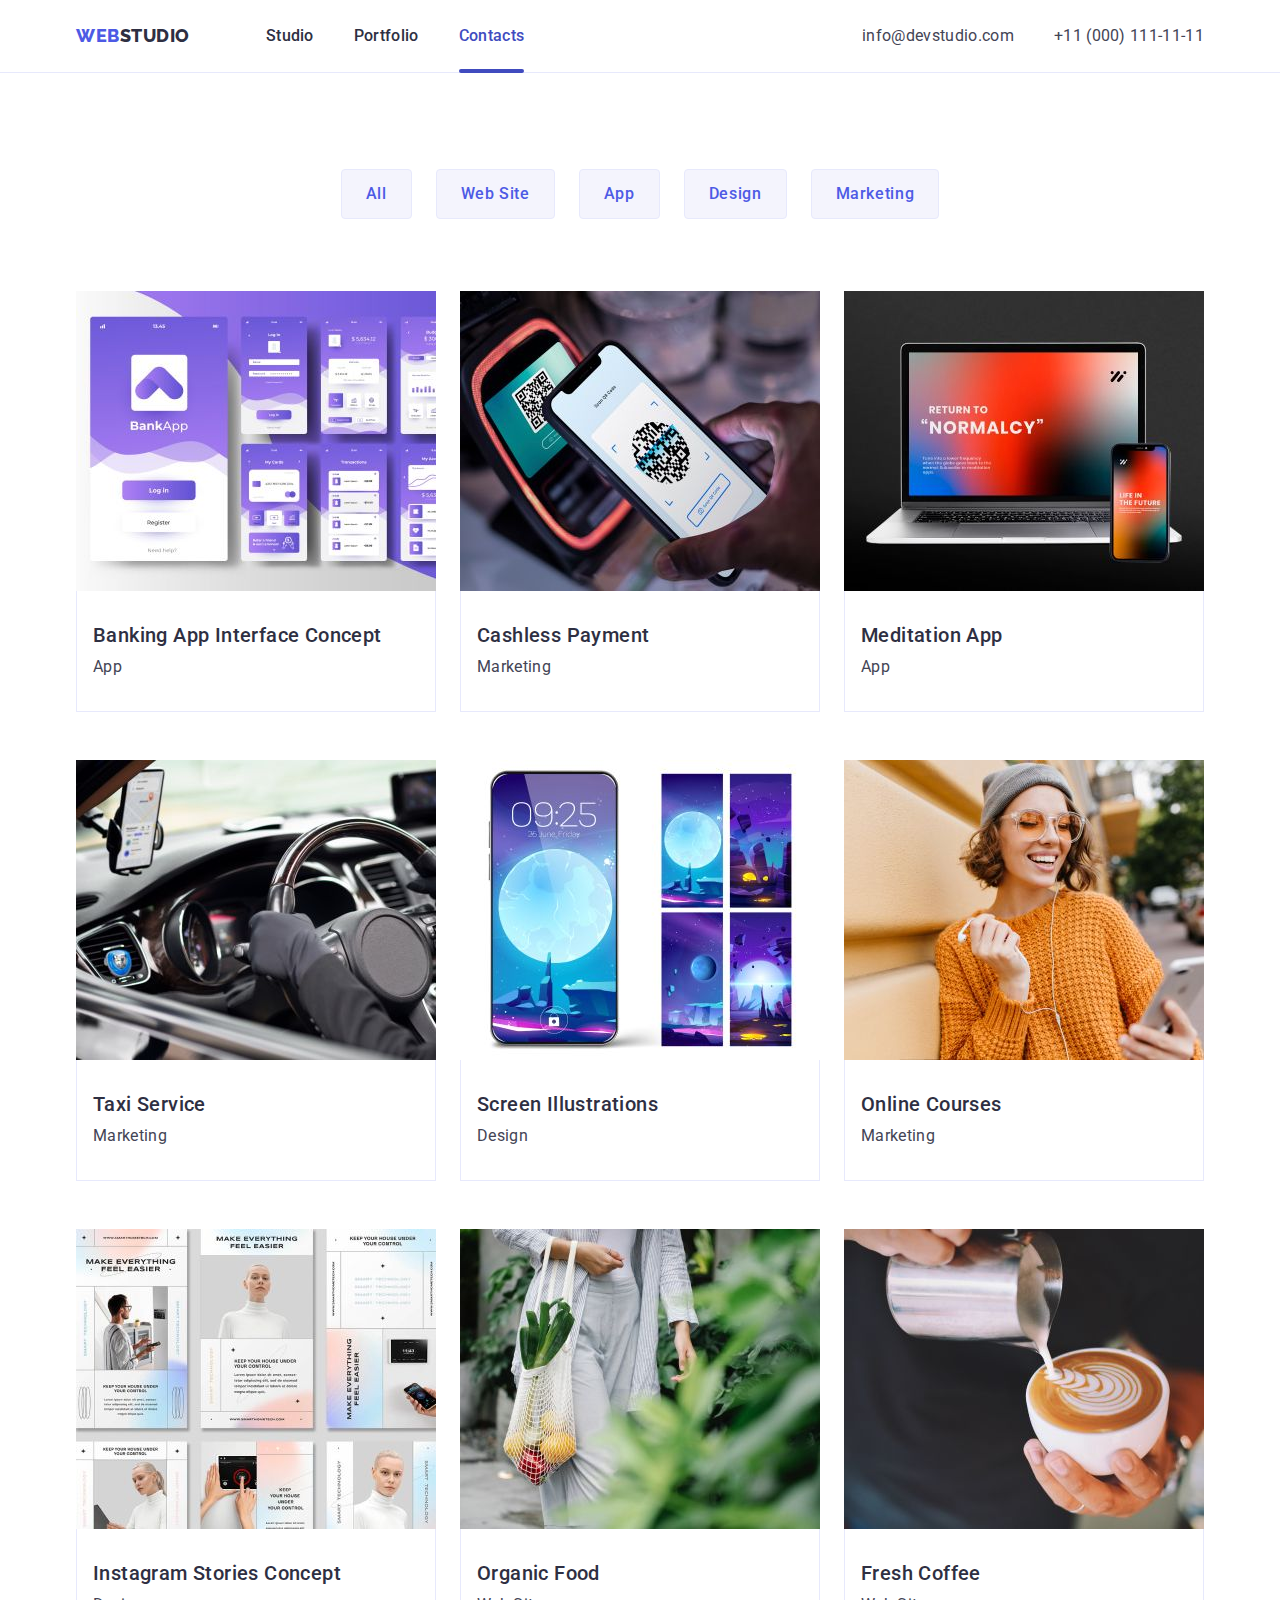
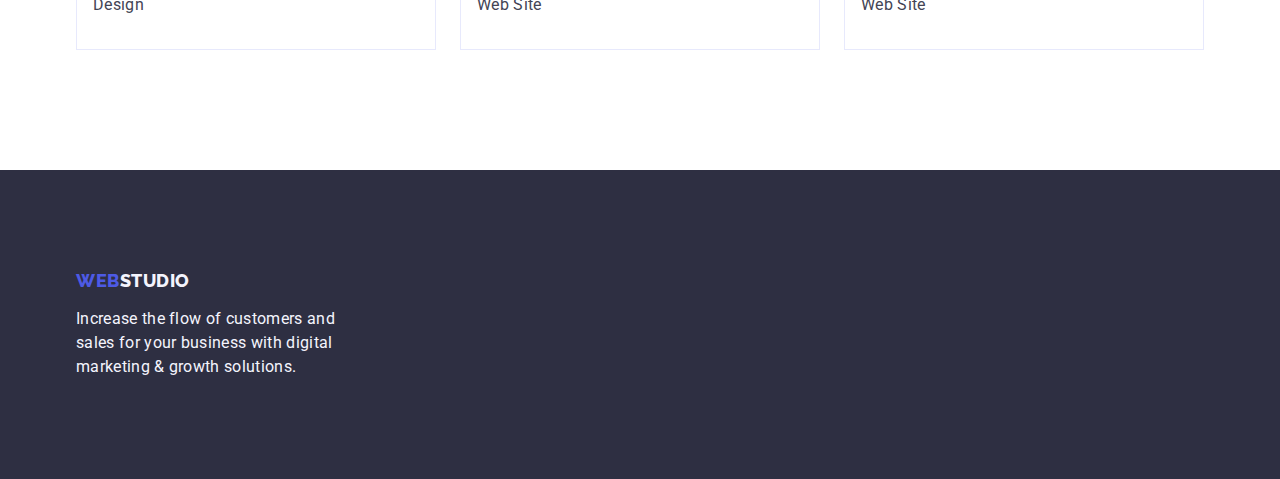
==== portfolio.html @ eeba9ad9 "build: add class current with pseudoelement after" ====
<!DOCTYPE html>
<html lang="en">
  <!-- HEAD START -->
  <head>
    <!-- META INFORMATION -->
    <meta charset="UTF-8" />
    <meta http-equiv="X-UA-Compatible" content="IE=edge" />
    <meta name="viewport" content="width=device-width, initial-scale=1.0" />
    <meta name="description" content="WebStudio" />
    <!-- TITLE -->
    <title>WebStudio</title>
    <!-- FAVICON -->
    <link
      rel="shortcut icon"
      href="./images/icons/site_logo.svg"
      type="image/svg"
    />
    <!-- NORMALIZE -->
    <link
      rel="stylesheet"
      href="https://cdnjs.cloudflare.com/ajax/libs/modern-normalize/2.0.0/modern-normalize.min.css"
    />
    <!-- FONTS -->
    <link rel="preconnect" href="https://fonts.googleapis.com" />
    <link rel="preconnect" href="https://fonts.gstatic.com" crossorigin />
    <link
      href="https://fonts.googleapis.com/css2?family=Raleway:wght@800&family=Roboto:wght@400;500;700;900&display=swap"
      rel="stylesheet"
    />
    <!-- STYLES -->
    <link rel="stylesheet" href="./css/styles.css" />
  </head>
  <!-- HEAD END -->
  <!-- ------------------------------------------------------------------------------ -->
  <!-- BODY START -->
  <body>
    <!-- HEADER START -->
    <header class="header">
      <div class="container centered">
        <!-- NAVIGATION -->
        <nav class="site-nav centered">
          <!-- SITE LOGO -->
          <a
            class="site-logo site-nav-logo link"
            href="./index.html"
            aria-label="site-logo"
          >
            Web<span class="site-logo--light">Studio</span>
          </a>
          <!-- Link list -->
          <ul class="nav-list centered list">
            <li class="nav-list-item">
              <a
                class="nav-list-link link"
                href="./index.html"
                aria-label="link to main page"
              >
                Studio
              </a>
            </li>
            <li class="nav-list-item">
              <a
                class="nav-list-link link"
                href="./portfolio.html"
                aria-label="link to portfolio page"
              >
                Portfolio
              </a>
            </li>
            <li class="nav-list-item">
              <a
                class="nav-list-link current link"
                href=""
                aria-label="link to contacts"
                >Contacts</a
              >
            </li>
          </ul>
        </nav>
        <!-- CONTACTS -->
        <address class="contacts">
          <ul class="contacts-list centered list">
            <li class="contacts-list-item">
              <a
                class="contacts-list-link link"
                href="mailto:info@devstudio.com"
                aria-label="email to webstudio team"
              >
                info@devstudio.com
              </a>
            </li>
            <li class="contacts-list-item">
              <a
                class="contacts-list-link link"
                href="tel:+110001111111"
                aria-label="call to webstudio team"
              >
                +11 (000) 111-11-11
              </a>
            </li>
          </ul>
        </address>
      </div>
    </header>
    <!-- HEADER END -->
    <!-- ------------------------------------------------------------------------------ -->
    <!-- MAIN START -->
    <main>
      <!-- PROJECT SECTION START -->
      <section class="portfolio section">
        <div class="container">
          <h1 class="visually-hidden">Portfolio page</h1>
          <!-- FILTERS LIST-->
          <ul class="filters-list list">
            <li class="filters-list-item">
              <button
                class="filters-button button"
                type="button"
                aria-label="all filter"
              >
                All
              </button>
            </li>
            <li class="filters-list-item">
              <button
                class="filters-button button"
                type="button"
                aria-label="website filter"
              >
                Web Site
              </button>
            </li>
            <li class="filters-list-item">
              <button
                class="filters-button button"
                type="button"
                aria-label="app filter"
              >
                App
              </button>
            </li>
            <li class="filters-list-item">
              <button
                class="filters-button button"
                type="button"
                aria-label="design filter"
              >
                Design
              </button>
            </li>
            <li class="filters-list-item">
              <button
                class="filters-button button"
                type="button"
                aria-label="marketing filter"
              >
                Marketing
              </button>
            </li>
          </ul>
          <!-- PROJECT LIST-->
          <ul class="projects-list card-set list">
            <!-- PROJECT 1 -->
            <li class="projects-list-item card-set-item">
              <a
                class="project-list-link link"
                href="#"
                aria-label="banking app"
              >
                <img
                  src="./images/portfolio/img_1.jpg"
                  alt="template banking app"
                  width="360"
                  height="300"
                />
                <div class="projects-list-wrapper">
                  <h2 class="subtitle">Banking App Interface Concept</h2>
                  <p class="projects-list-description">App</p>
                </div>
              </a>
            </li>
            <!-- PROJECT 2 -->
            <li class="projects-list-item card-set-item">
              <a
                class="project-list-link link"
                href="#"
                aria-label="cashless payment app"
              >
                <img
                  src="./images/portfolio/img_2.jpg"
                  alt="phone scanning qr-code for pay"
                  width="360"
                  height="300"
                />
                <div class="projects-list-wrapper">
                  <h2 class="subtitle">Cashless Payment</h2>
                  <p class="projects-list-description">Marketing</p>
                </div>
              </a>
            </li>
            <!-- PROJECT 3 -->
            <li class="projects-list-item card-set-item">
              <a
                class="project-list-link link"
                href="#"
                aria-label="meditation app"
              >
                <img
                  src="./images/portfolio/img_3.jpg"
                  alt="template meditation app"
                  width="360"
                  height="300"
                />
                <div class="projects-list-wrapper">
                  <h2 class="subtitle">Meditation App</h2>
                  <p class="projects-list-description">App</p>
                </div>
              </a>
            </li>
            <!-- PROJECT 4 -->
            <li class="projects-list-item card-set-item">
              <a
                class="project-list-link link"
                href="#"
                aria-label="marketing taxi"
              >
                <img
                  src="./images/portfolio/img_4.jpg"
                  alt="cab driver in car"
                  width="360"
                  height="300"
                />
                <div class="projects-list-wrapper">
                  <h2 class="subtitle">Taxi Service</h2>
                  <p class="projects-list-description">Marketing</p>
                </div>
              </a>
            </li>
            <!-- PROJECT 5 -->
            <li class="projects-list-item card-set-item">
              <a
                class="project-list-link link"
                href="#"
                aria-label="wallpapers app"
              >
                <img
                  src="./images/portfolio/img_5.jpg"
                  alt="wallpapers for phones"
                  width="360"
                  height="300"
                />
                <div class="projects-list-wrapper">
                  <h2 class="subtitle">Screen Illustrations</h2>
                  <p class="projects-list-description">Design</p>
                </div>
              </a>
            </li>
            <!-- PROJECT 6 -->
            <li class="projects-list-item card-set-item">
              <a
                class="project-list-link link"
                href="#"
                aria-label="marketing online courses"
              >
                <img
                  src="./images/portfolio/img_6.jpg"
                  alt="smiling young woman"
                  width="360"
                  height="300"
                />
                <div class="projects-list-wrapper">
                  <h2 class="subtitle">Online Courses</h2>
                  <p class="projects-list-description">Marketing</p>
                </div>
              </a>
            </li>
            <!-- PROJECT 7 -->
            <li class="projects-list-item card-set-item">
              <a
                class="project-list-link link"
                href="#"
                aria-label="design stories for instagram"
              >
                <img
                  src="./images/portfolio/img_7.jpg"
                  alt="template stories for instagram"
                  width="360"
                  height="300"
                />
                <div class="projects-list-wrapper">
                  <h2 class="subtitle">Instagram Stories Concept</h2>
                  <p class="projects-list-description">Design</p>
                </div>
              </a>
            </li>
            <!-- PROJECT 8 -->
            <li class="projects-list-item card-set-item">
              <a
                class="project-list-link link"
                href="#"
                aria-label="organic food web site"
              >
                <img
                  src="./images/portfolio/img_8.jpg"
                  alt="women with full bag of organic food "
                  width="360"
                  height="300"
                />
                <div class="projects-list-wrapper">
                  <h2 class="subtitle">Organic Food</h2>
                  <p class="projects-list-description">Web Site</p>
                </div>
              </a>
            </li>
            <!-- PROJECT 9 -->
            <li class="projects-list-item card-set-item">
              <a
                class="project-list-link link"
                href="#"
                aria-label="fresh coffee web site"
              >
                <img
                  src="./images/portfolio/img_9.jpg"
                  alt="making cappuccino"
                  width="360"
                  height="300"
                />
                <div class="projects-list-wrapper">
                  <h2 class="subtitle">Fresh Coffee</h2>
                  <p class="projects-list-description">Web Site</p>
                </div>
              </a>
            </li>
          </ul>
        </div>
      </section>
      <!-- PROJECT SECTION END -->
      <!-- ------------------------------------------------------------------------------ -->
    </main>
    <!-- MAIN END -->
    <!-- ------------------------------------------------------------------------------ -->
    <!-- FOOTER START -->
    <footer class="footer">
      <div class="container">
        <a class="site-logo link" href="./index.html">
          Web<span class="site-logo--dark">Studio</span>
        </a>
        <p class="footer-description">
          Increase the flow of customers and sales for your business with
          digital marketing &amp; growth solutions.
        </p>
      </div>
    </footer>
    <!-- FOOTER END -->
    <!-- ------------------------------------------------------------------------------ -->
  </body>
  <!-- BODY END -->
  <!-- ------------------------------------------------------------------------------ -->
</html>
---- css/styles.css ----
/**
  |============================
  | VARIABLES
  |============================
*/
:root {
  /* FONTS */
  --primary-font: Roboto, sans-serif;
  --logo-font: Raleway, sans-serif;
  --letter-spacing: 0.02em;
  /* COLORS */
  --primary-brand-color: #4d5ae5;
  --pressed-state-color: #404bbf;
  --dark-color: #2e2f42;
  --success-color: #31d0aa;
  --text-color: #434455;
  --subtle-text-color: #8e8f99;
  --accent-color: #e7e9fc;
  --light-color: #f4f4fd;
  --white-color: #ffffff;
  /* --modal-overlay-color:rgb(46, 47, 66,.4); */
  --hero-background-color: rgba(46, 47, 66, 0.7);
  /*
    --modal-background-color:linear-gradient(0deg, rgba(46, 47, 66, 0.4), rgba(46, 47, 66, 0.4)),
                                linear-gradient(0deg, #FCFCFC, #FCFCFC)
     */
  /* size */
  --desktop-width: 1158px;
  --container-padding: 15px;
  /* card-set */
  --indent-col: 24px;
  --indent-row: 24px;
  --items: 4;
}

/**
  |============================
  | BASE STYLES START
  |============================
*/
/* RESET STYLES */
*,
*::before,
*::after {
  margin: 0;
  padding: 0;
  /* outline: 1px solid tomato; */
}
.list {
  list-style: none;
}

.link {
  display: block;
  color: currentColor;
  text-decoration: none;
}
img {
  display: block;
  max-width: 100%;
  height: auto;
}
/* ------------------------------------------------------------------------------------------------- */
/*VISUALLY HIDDEN*/
.visually-hidden {
  position: absolute;
  width: 1px;
  height: 1px;
  margin: -1px;
  border: 0;
  padding: 0;
  white-space: nowrap;
  clip-path: inset(100%);
  clip: rect(0 0 0 0);
  overflow: hidden;
}
/* ------------------------------------------------------------------------------------------------- */
/* BODY */
body {
  font-family: var(--primary-font);
  line-height: 1.5;
  letter-spacing: var(--letter-spacing);
  color: var(--text-color);
  background-color: var(--white-color);
}
/* CONTAINER */
.container {
  max-width: var(--desktop-width);
  margin: 0 auto;
  padding: 0 var(--container-padding);
}
/* SECTION */
.section {
  padding: 120px 0;
}
/* h1-h3 */
h1,
h2,
h3 {
  text-transform: capitalize;
}

/* h2-index */
.title {
  font-size: 36px;
  line-height: 1.11;
  color: var(--dark-color);
  letter-spacing: var(--letter-spacing);
  text-align: center;
}
/* h3-index
   h2-portfolio */
.subtitle {
  margin-bottom: 8px;
  font-size: 20px;
  font-weight: 500;
  line-height: 1.2;
  color: var(--dark-color);
  letter-spacing: var(--letter-spacing);
}
/* BUTTON */
.button {
  display: block;
  padding: 16px 32px;
  font-family: inherit;
  font-size: inherit;
  font-weight: 500;
  line-height: 1.5;
  letter-spacing: 0.04em;
  border: none;
  border-radius: 4px;
  cursor: pointer;
}
.button:hover,
.button:focus {
  background-color: var(--pressed-state-color);
}
/* CENTERED */
.centered {
  display: flex;
  justify-content: center;
  align-items: center;
}
/* CARD SET */
.card-set {
  display: flex;
  flex-wrap: wrap;
  row-gap: var(--indent-row);
  column-gap: var(--indent-col);
}
.card-set-item {
  flex-basis: calc(
    (100% - var(--indent-col) * (var(--items) - 1)) / var(--items)
  );
}
/**
  |============================
  | BASE STYLES END
  |============================
*/
/**
  |============================
  | HEADER START
  |============================
*/
.header {
  border-bottom: 1px solid var(--accent-color);
}

/* NAVIGATION */
.site-nav {
  margin-right: auto;
}
.nav-list-item:not(:last-child) {
  margin-right: 40px;
}
/* SITE LOGO */
.site-logo {
  display: inline-block;
  font-family: var(--logo-font);
  font-size: 18px;
  font-weight: 800;
  line-height: 1.17;
  color: var(--primary-brand-color);
  text-transform: uppercase;
  letter-spacing: 0.03em;
}

.site-logo--light {
  color: var(--dark-color);
}
.site-logo--dark {
  color: var(--light-color);
}
.site-nav-logo {
  margin-right: 76px;
}
/* NAVIGATION LIST */
.nav-list-link {
  font-weight: 500;
  color: var(--dark-color);
}

.nav-list-link:hover,
.nav-list-link:focus {
  color: var(--pressed-state-color);
}
.nav-list-link,
.contacts-list-link {
  padding: 24px 0;
}
/* ACTIVE PAGE */
.link--active {
  color: var(--pressed-state-color);
}

/* CONTACTS */
.contacts {
  font-style: normal;
  color: var(--text-color);
}
.contacts-list-item:not(:last-child) {
  margin-right: 40px;
}
.contacts-list-item:not(:last-child):hover,
.contacts-list-link:not(:last-child):focus {
  color: var(--pressed-state-color);
}
/* CURRENT PAGE */
.current {
  position: relative;
  color: var(--pressed-state-color);
}
.current::after {
  position: absolute;
  bottom: -1px;
  left: 0;
  content: '';
  width: 100%;
  height: 4px;
  border-radius: 2px;
  background: var(--pressed-state-color);
}
/**
  |============================
  | HEADER END
  |============================
*/
/**
  |============================
  | MAIN START
  |============================
*/
/* HERO */
.hero {
  padding: 188px 0;
  text-align: center;
  background: linear-gradient(
      var(--hero-background-color),
      var(--hero-background-color)
    ),
    url(../images/hero/hero-bg.jpg) center center / cover no-repeat,
    var(--dark-color);
}
.hero-title {
  max-width: 496px;
  margin: 0 auto 48px;
  font-size: 56px;
  line-height: 1.07;
  color: var(--white-color);
  letter-spacing: var(--letter-spacing);
}
.hero-title-word {
  text-transform: lowercase;
}

.hero-button {
  margin: auto;
  min-width: 169px;
  min-height: 56px;
  color: var(--white-color);
  background-color: var(--primary-brand-color);
  box-shadow: 0px 4px 4px 0px rgba(0, 0, 0, 0.15);
}

/* ------------------------------------------------------------------------------------------------- */
/* FEATURES */

/* ------------------------------------------------------------------------------------------------- */
/* SERVICES */
.services {
  padding-top: 0;
}

.services-title {
  margin-bottom: 72px;
}
.services-list {
  --items: 3;
}

/* ------------------------------------------------------------------------------------------------- */
/* TEAM */
.team {
  background-color: var(--light-color);
  text-align: center;
}
.team-title {
  margin-bottom: 72px;
}

.team-list-item {
  background-color: var(--white-color);
  border-radius: 0px 0px 4px 4px;
  box-shadow: 0px 2px 1px 0px #2e2f4214, 0px 1px 1px 0px #2e2f4229,
    0px 1px 6px 0px #2e2f4214;
}
.team-list-wrapper {
  padding: 32px 0;
}

.team-list-description {
  text-transform: capitalize;
}
/**
  |============================
  | MAIN END
  |============================
*/
/**
  |============================
  | FOOTER START
  |============================
*/
.footer {
  padding: 100px 0;
  background-color: var(--dark-color);
}
.footer .site-logo {
  margin-bottom: 16px;
}

.footer-description {
  max-width: 264px;
  color: var(--light-color);
}
/**
  |============================
  | FOOTER END
  |============================
*/
/**
  |============================
  | PORTFOLIO START
  |============================
*/
.portfolio {
  padding-top: 96px;
}
/* FILTERS */
.filters-list {
  display: flex;
  justify-content: center;
  margin-bottom: 72px;
}
.filters-list-item:not(:last-child) {
  margin-right: 24px;
}
.filters-button {
  padding: 12px 24px;
  min-width: 69px;
  min-height: 48px;
  color: var(--primary-brand-color);
  background-color: var(--light-color);
  border: 1px solid var(--accent-color);
}
.filters-button:hover,
.filters-button:focus {
  color: var(--white-color);
  border-color: transparent;
  box-shadow: 0px 2px 2px 0px rgba(0, 0, 0, 0.12),
    0px 2px 1px 0px rgba(0, 0, 0, 0.08), 0px 3px 1px 0px rgba(0, 0, 0, 0.1);
}
/* ------------------------------------------------------------------------------------------------- */
/* PROJECTS */
.projects-list {
  --items: 3;
  --indent-row: 48px;
}
.projects-list-description {
  text-transform: capitalize;
}
.projects-list-wrapper {
  padding: 32px 16px;
  border: 1px solid var(--accent-color);
  border-top: 0px;
}
/**
  |============================
  | PORTFOLIO END
  |============================
*/
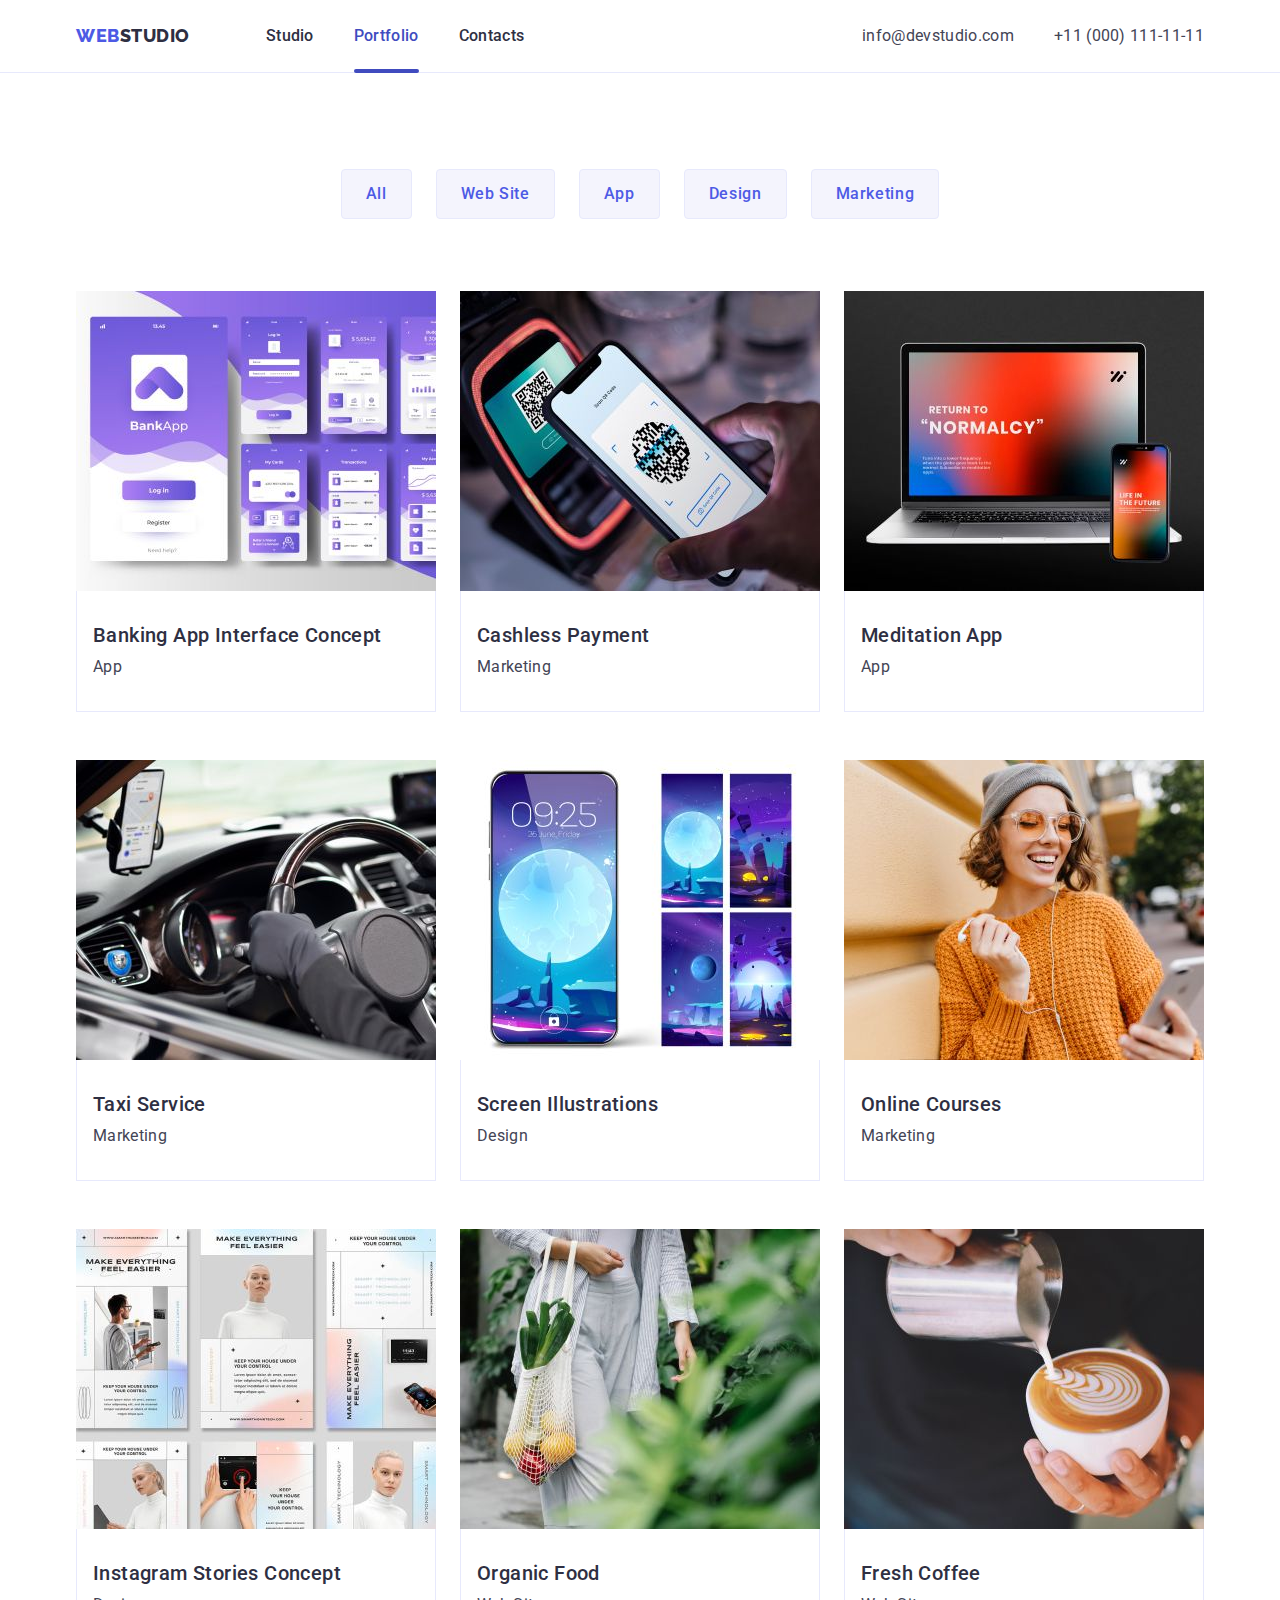
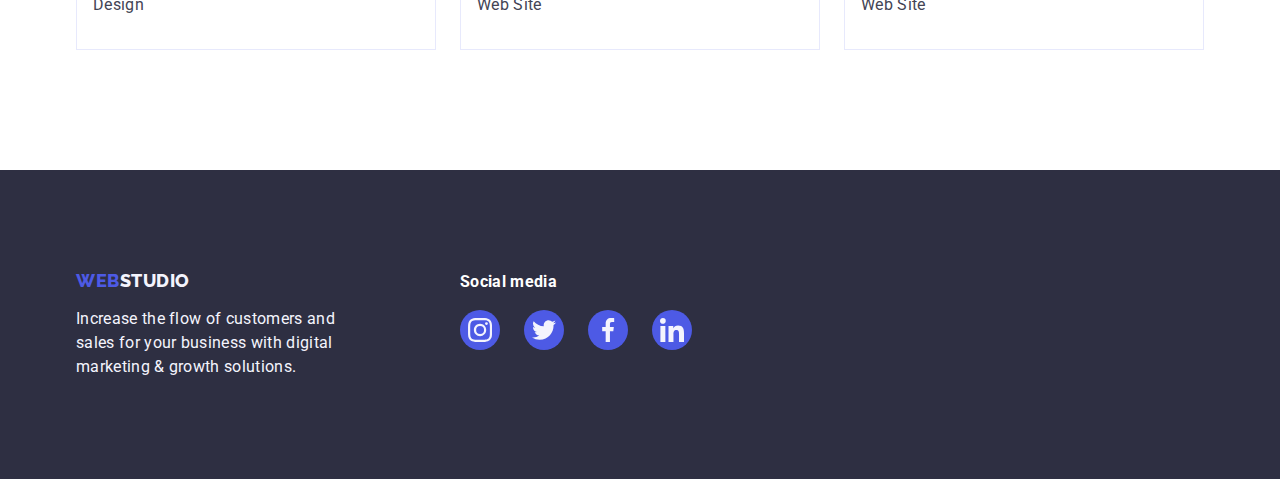
==== commit 732ab5f4: "add socials to footer" ====
--- a/portfolio.html
+++ b/portfolio.html
@@ -60,7 +60,7 @@
             </li>
             <li class="nav-list-item">
               <a
-                class="nav-list-link link"
+                class="nav-list-link current link"
                 href="./portfolio.html"
                 aria-label="link to portfolio page"
               >
@@ -69,7 +69,7 @@
             </li>
             <li class="nav-list-item">
               <a
-                class="nav-list-link current link"
+                class="nav-list-link link"
                 href=""
                 aria-label="link to contacts"
                 >Contacts</a
@@ -341,14 +341,80 @@
     <!-- ------------------------------------------------------------------------------ -->
     <!-- FOOTER START -->
     <footer class="footer">
-      <div class="container">
-        <a class="site-logo link" href="./index.html">
-          Web<span class="site-logo--dark">Studio</span>
-        </a>
-        <p class="footer-description">
-          Increase the flow of customers and sales for your business with
-          digital marketing &amp; growth solutions.
-        </p>
+      <div class="footer-container container">
+        <h2 class="visually-hidden">Footer</h2>
+        <!--LOGO WRAPPER  -->
+        <div class="footer-description-wrapper">
+          <a class="footer-logo site-logo link" href="./index.html">
+            Web<span class="site-logo--dark">Studio</span>
+          </a>
+          <p class="footer-description">
+            Increase the flow of customers and sales for your business with
+            digital marketing &amp; growth solutions.
+          </p>
+        </div>
+        <!-- SOCIALS LINKS -->
+        <div class="footer-social-wrapper">
+          <h3 class="footer-subtitle">Social media</h3>
+          <ul class="social-list card-set list">
+            <!-- INSTAGRAM -->
+            <li class="social-list-item card-set-item">
+              <a
+                class="social-list-link centered link"
+                href="https://www.instagram.com/"
+                target="_blank"
+                rel="noopener noreferrer"
+                aria-label="instagram link"
+              >
+                <svg class="social-list-icon">
+                  <use href="./images/icons/sprite.svg#instagram-icon"></use>
+                </svg>
+              </a>
+            </li>
+            <!-- TWITTER -->
+            <li class="social-list-item card-set-item">
+              <a
+                class="social-list-link centered link"
+                href="https://twitter.com/"
+                target="_blank"
+                rel="noopener noreferrer"
+                aria-label="twitter link"
+              >
+                <svg class="social-list-icon">
+                  <use href="./images/icons/sprite.svg#twitter-icon"></use>
+                </svg>
+              </a>
+            </li>
+            <!-- FACEBOOK -->
+            <li class="social-list-item card-set-item">
+              <a
+                class="social-list-link centered link"
+                href="https://facebook.com/"
+                target="_blank"
+                rel="noopener noreferrer"
+                aria-label="facebook link"
+              >
+                <svg class="social-list-icon">
+                  <use href="./images/icons/sprite.svg#facebook-icon"></use>
+                </svg>
+              </a>
+            </li>
+            <!-- LINKEDIN -->
+            <li class="social-list-item card-set-item">
+              <a
+                class="social-list-link centered link"
+                href="https://linkedin.com/"
+                target="_blank"
+                rel="noopener noreferrer"
+                aria-label="linkedin link"
+              >
+                <svg class="social-list-icon">
+                  <use href="./images/icons/sprite.svg#linkedin-icon"></use>
+                </svg>
+              </a>
+            </li>
+          </ul>
+        </div>
       </div>
     </footer>
     <!-- FOOTER END -->
--- a/css/styles.css
+++ b/css/styles.css
@@ -93,12 +93,6 @@
 .section {
   padding: 120px 0;
 }
-/* h1-h3 */
-h1,
-h2,
-h3 {
-  text-transform: capitalize;
-}
 
 /* h2-index */
 .title {
@@ -107,6 +101,7 @@
   color: var(--dark-color);
   letter-spacing: var(--letter-spacing);
   text-align: center;
+  text-transform: capitalize;
 }
 /* h3-index
    h2-portfolio */
@@ -117,6 +112,7 @@
   line-height: 1.2;
   color: var(--dark-color);
   letter-spacing: var(--letter-spacing);
+  text-transform: capitalize;
 }
 /* BUTTON */
 .button {
@@ -285,7 +281,14 @@
 
 /* ------------------------------------------------------------------------------------------------- */
 /* FEATURES */
-
+.features-list-wrapper {
+  min-height: 112px;
+  background-color: var(--light-color);
+  border-radius: 4px;
+  margin-bottom: 8px;
+}
+.features-list-icon {
+}
 /* ------------------------------------------------------------------------------------------------- */
 /* SERVICES */
 .services {
@@ -316,11 +319,49 @@
     0px 1px 6px 0px #2e2f4214;
 }
 .team-list-wrapper {
-  padding: 32px 0;
+  padding: 32px 16px;
 }
 
 .team-list-description {
   text-transform: capitalize;
+  margin-bottom: 8px;
+}
+.social-list-link {
+  width: 40px;
+  height: 40px;
+  border-radius: 50%;
+  background-color: var(--primary-brand-color);
+}
+.social-list-link:hover,
+.social-list-link:focus {
+  background-color: var(--pressed-state-color);
+}
+.social-list-icon {
+  width: 16px;
+  height: 16px;
+}
+/* ------------------------------------------------------------------------------------------------- */
+/* CUSTOMERS */
+.customers-list {
+  --items: 6;
+}
+.customers-title {
+  margin-bottom: 72px;
+}
+.customes-link {
+  color: var(--subtle-text-color);
+  border-radius: 4px;
+  border: 1px solid currentColor;
+  padding: 16px 0;
+}
+.customes-link:hover,
+.customes-link:focus {
+  color: var(--pressed-state-color);
+}
+.customers-icon {
+  width: 104px;
+  height: 56px;
+  fill: currentColor;
 }
 /**
   |============================
@@ -336,13 +377,31 @@
   padding: 100px 0;
   background-color: var(--dark-color);
 }
-.footer .site-logo {
+.footer-container {
+  display: flex;
+}
+.footer-description-wrapper {
+  margin-right: 120px;
+}
+.footer-logo {
   margin-bottom: 16px;
 }
-
 .footer-description {
   max-width: 264px;
   color: var(--light-color);
+}
+.footer-subtitle {
+  color: var(--white-color);
+  margin-bottom: 16px;
+  font-size: 16px;
+}
+.footer .social-list-link:hover,
+.footer .social-list-link:focus {
+  background-color: var(--success-color);
+}
+.footer .social-list-icon {
+  width: 24px;
+  height: 24px;
 }
 /**
   |============================
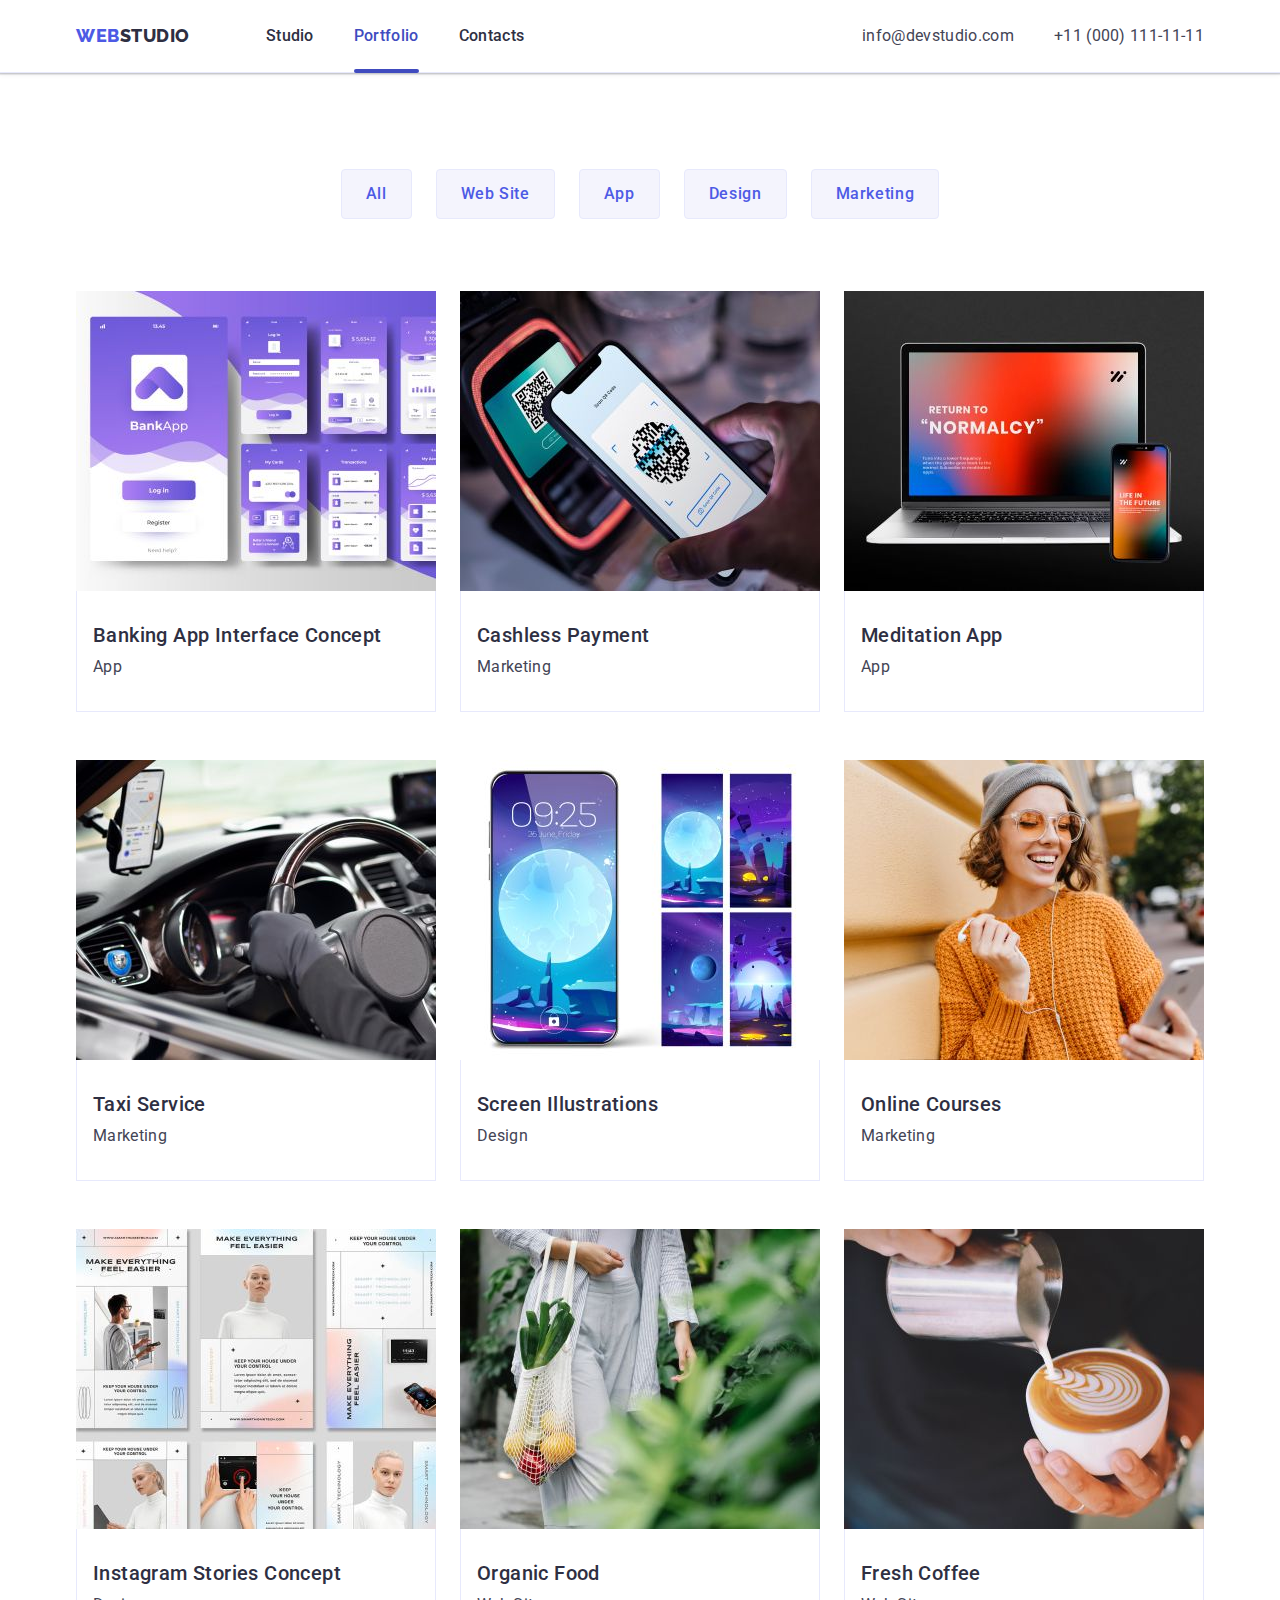
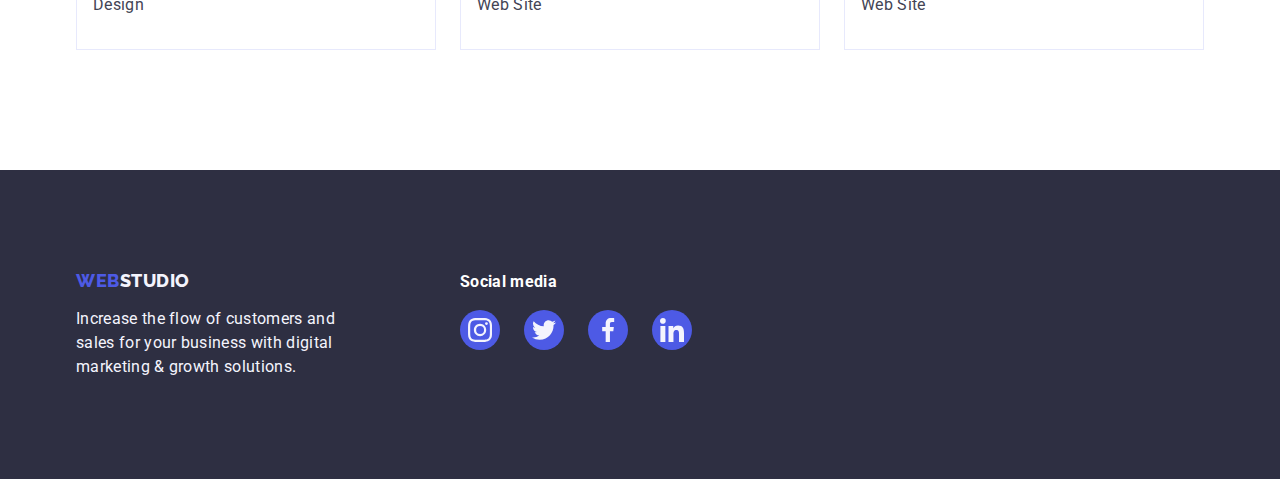
==== commit d4d76125: "autocheck-fix: version 1" ====
--- a/portfolio.html
+++ b/portfolio.html
@@ -167,13 +167,20 @@
                 href="#"
                 aria-label="banking app"
               >
-                <img
-                  src="./images/portfolio/img_1.jpg"
-                  alt="template banking app"
-                  width="360"
-                  height="300"
-                />
-                <div class="projects-list-wrapper">
+                <div class="projects-picture-wrapper">
+                  <img
+                    src="./images/portfolio/img_1.jpg"
+                    alt="template banking app"
+                    width="360"
+                    height="300"
+                  />
+                  <p class="projects-picture-description">
+                    14 Stylish and User-Friendly App Design Concepts · Task
+                    Manager App · Calorie Tracker App · Exotic Fruit Ecommerce
+                    App · Cloud Storage App
+                  </p>
+                </div>
+                <div class="projects-description-wrapper">
                   <h2 class="subtitle">Banking App Interface Concept</h2>
                   <p class="projects-list-description">App</p>
                 </div>
@@ -186,13 +193,20 @@
                 href="#"
                 aria-label="cashless payment app"
               >
-                <img
-                  src="./images/portfolio/img_2.jpg"
-                  alt="phone scanning qr-code for pay"
-                  width="360"
-                  height="300"
-                />
-                <div class="projects-list-wrapper">
+                <div class="projects-picture-wrapper">
+                  <img
+                    src="./images/portfolio/img_2.jpg"
+                    alt="template banking app"
+                    width="360"
+                    height="300"
+                  />
+                  <p class="projects-picture-description">
+                    14 Stylish and User-Friendly App Design Concepts · Task
+                    Manager App · Calorie Tracker App · Exotic Fruit Ecommerce
+                    App · Cloud Storage App
+                  </p>
+                </div>
+                <div class="projects-description-wrapper">
                   <h2 class="subtitle">Cashless Payment</h2>
                   <p class="projects-list-description">Marketing</p>
                 </div>
@@ -205,13 +219,20 @@
                 href="#"
                 aria-label="meditation app"
               >
-                <img
-                  src="./images/portfolio/img_3.jpg"
-                  alt="template meditation app"
-                  width="360"
-                  height="300"
-                />
-                <div class="projects-list-wrapper">
+                <div class="projects-picture-wrapper">
+                  <img
+                    src="./images/portfolio/img_3.jpg"
+                    alt="template banking app"
+                    width="360"
+                    height="300"
+                  />
+                  <p class="projects-picture-description">
+                    14 Stylish and User-Friendly App Design Concepts · Task
+                    Manager App · Calorie Tracker App · Exotic Fruit Ecommerce
+                    App · Cloud Storage App
+                  </p>
+                </div>
+                <div class="projects-description-wrapper">
                   <h2 class="subtitle">Meditation App</h2>
                   <p class="projects-list-description">App</p>
                 </div>
@@ -224,13 +245,20 @@
                 href="#"
                 aria-label="marketing taxi"
               >
-                <img
-                  src="./images/portfolio/img_4.jpg"
-                  alt="cab driver in car"
-                  width="360"
-                  height="300"
-                />
-                <div class="projects-list-wrapper">
+                <div class="projects-picture-wrapper">
+                  <img
+                    src="./images/portfolio/img_4.jpg"
+                    alt="template banking app"
+                    width="360"
+                    height="300"
+                  />
+                  <p class="projects-picture-description">
+                    14 Stylish and User-Friendly App Design Concepts · Task
+                    Manager App · Calorie Tracker App · Exotic Fruit Ecommerce
+                    App · Cloud Storage App
+                  </p>
+                </div>
+                <div class="projects-description-wrapper">
                   <h2 class="subtitle">Taxi Service</h2>
                   <p class="projects-list-description">Marketing</p>
                 </div>
@@ -243,13 +271,20 @@
                 href="#"
                 aria-label="wallpapers app"
               >
-                <img
-                  src="./images/portfolio/img_5.jpg"
-                  alt="wallpapers for phones"
-                  width="360"
-                  height="300"
-                />
-                <div class="projects-list-wrapper">
+                <div class="projects-picture-wrapper">
+                  <img
+                    src="./images/portfolio/img_5.jpg"
+                    alt="template banking app"
+                    width="360"
+                    height="300"
+                  />
+                  <p class="projects-picture-description">
+                    14 Stylish and User-Friendly App Design Concepts · Task
+                    Manager App · Calorie Tracker App · Exotic Fruit Ecommerce
+                    App · Cloud Storage App
+                  </p>
+                </div>
+                <div class="projects-description-wrapper">
                   <h2 class="subtitle">Screen Illustrations</h2>
                   <p class="projects-list-description">Design</p>
                 </div>
@@ -262,13 +297,20 @@
                 href="#"
                 aria-label="marketing online courses"
               >
-                <img
-                  src="./images/portfolio/img_6.jpg"
-                  alt="smiling young woman"
-                  width="360"
-                  height="300"
-                />
-                <div class="projects-list-wrapper">
+                <div class="projects-picture-wrapper">
+                  <img
+                    src="./images/portfolio/img_6.jpg"
+                    alt="template banking app"
+                    width="360"
+                    height="300"
+                  />
+                  <p class="projects-picture-description">
+                    14 Stylish and User-Friendly App Design Concepts · Task
+                    Manager App · Calorie Tracker App · Exotic Fruit Ecommerce
+                    App · Cloud Storage App
+                  </p>
+                </div>
+                <div class="projects-description-wrapper">
                   <h2 class="subtitle">Online Courses</h2>
                   <p class="projects-list-description">Marketing</p>
                 </div>
@@ -281,13 +323,20 @@
                 href="#"
                 aria-label="design stories for instagram"
               >
-                <img
-                  src="./images/portfolio/img_7.jpg"
-                  alt="template stories for instagram"
-                  width="360"
-                  height="300"
-                />
-                <div class="projects-list-wrapper">
+                <div class="projects-picture-wrapper">
+                  <img
+                    src="./images/portfolio/img_7.jpg"
+                    alt="template banking app"
+                    width="360"
+                    height="300"
+                  />
+                  <p class="projects-picture-description">
+                    14 Stylish and User-Friendly App Design Concepts · Task
+                    Manager App · Calorie Tracker App · Exotic Fruit Ecommerce
+                    App · Cloud Storage App
+                  </p>
+                </div>
+                <div class="projects-description-wrapper">
                   <h2 class="subtitle">Instagram Stories Concept</h2>
                   <p class="projects-list-description">Design</p>
                 </div>
@@ -300,13 +349,20 @@
                 href="#"
                 aria-label="organic food web site"
               >
-                <img
-                  src="./images/portfolio/img_8.jpg"
-                  alt="women with full bag of organic food "
-                  width="360"
-                  height="300"
-                />
-                <div class="projects-list-wrapper">
+                <div class="projects-picture-wrapper">
+                  <img
+                    src="./images/portfolio/img_8.jpg"
+                    alt="template banking app"
+                    width="360"
+                    height="300"
+                  />
+                  <p class="projects-picture-description">
+                    14 Stylish and User-Friendly App Design Concepts · Task
+                    Manager App · Calorie Tracker App · Exotic Fruit Ecommerce
+                    App · Cloud Storage App
+                  </p>
+                </div>
+                <div class="projects-description-wrapper">
                   <h2 class="subtitle">Organic Food</h2>
                   <p class="projects-list-description">Web Site</p>
                 </div>
@@ -319,13 +375,20 @@
                 href="#"
                 aria-label="fresh coffee web site"
               >
-                <img
-                  src="./images/portfolio/img_9.jpg"
-                  alt="making cappuccino"
-                  width="360"
-                  height="300"
-                />
-                <div class="projects-list-wrapper">
+                <div class="projects-picture-wrapper">
+                  <img
+                    src="./images/portfolio/img_9.jpg"
+                    alt="template banking app"
+                    width="360"
+                    height="300"
+                  />
+                  <p class="projects-picture-description">
+                    14 Stylish and User-Friendly App Design Concepts · Task
+                    Manager App · Calorie Tracker App · Exotic Fruit Ecommerce
+                    App · Cloud Storage App
+                  </p>
+                </div>
+                <div class="projects-description-wrapper">
                   <h2 class="subtitle">Fresh Coffee</h2>
                   <p class="projects-list-description">Web Site</p>
                 </div>
@@ -367,7 +430,7 @@
                 aria-label="instagram link"
               >
                 <svg class="social-list-icon">
-                  <use href="./images/icons/sprite.svg#instagram-icon"></use>
+                  <use href="./images/icons/icons.svg#instagram-icon"></use>
                 </svg>
               </a>
             </li>
@@ -381,7 +444,7 @@
                 aria-label="twitter link"
               >
                 <svg class="social-list-icon">
-                  <use href="./images/icons/sprite.svg#twitter-icon"></use>
+                  <use href="./images/icons/icons.svg#twitter-icon"></use>
                 </svg>
               </a>
             </li>
@@ -395,7 +458,7 @@
                 aria-label="facebook link"
               >
                 <svg class="social-list-icon">
-                  <use href="./images/icons/sprite.svg#facebook-icon"></use>
+                  <use href="./images/icons/icons.svg#facebook-icon"></use>
                 </svg>
               </a>
             </li>
@@ -409,7 +472,7 @@
                 aria-label="linkedin link"
               >
                 <svg class="social-list-icon">
-                  <use href="./images/icons/sprite.svg#linkedin-icon"></use>
+                  <use href="./images/icons/icons.svg#linkedin-icon"></use>
                 </svg>
               </a>
             </li>
--- a/css/styles.css
+++ b/css/styles.css
@@ -18,7 +18,7 @@
   --accent-color: #e7e9fc;
   --light-color: #f4f4fd;
   --white-color: #ffffff;
-  /* --modal-overlay-color:rgb(46, 47, 66,.4); */
+  --modal-overlay-color: rgb(46, 47, 66, 0.4);
   --hero-background-color: rgba(46, 47, 66, 0.7);
   /*
     --modal-background-color:linear-gradient(0deg, rgba(46, 47, 66, 0.4), rgba(46, 47, 66, 0.4)),
@@ -31,6 +31,9 @@
   --indent-col: 24px;
   --indent-row: 24px;
   --items: 4;
+  /* tramsition */
+  --transition-time: 250ms;
+  --transition-timing-function: cubic-bezier(0.4, 0, 0.2, 1);
 }
 
 /**
@@ -74,9 +77,16 @@
   clip: rect(0 0 0 0);
   overflow: hidden;
 }
+/* MODAL */
+.is-hidden {
+  visibility: hidden;
+  opacity: 0;
+  pointer-events: none;
+}
 /* ------------------------------------------------------------------------------------------------- */
 /* BODY */
 body {
+  position: relative;
   font-family: var(--primary-font);
   line-height: 1.5;
   letter-spacing: var(--letter-spacing);
@@ -126,6 +136,8 @@
   border: none;
   border-radius: 4px;
   cursor: pointer;
+  transition: background-color var(--transition-time)
+    var(--transition-timing-function);
 }
 .button:hover,
 .button:focus {
@@ -161,6 +173,9 @@
 */
 .header {
   border-bottom: 1px solid var(--accent-color);
+  box-shadow: 0px 1px 6px 0px rgba(46, 47, 66, 0.08),
+    0px 1px 1px 0px rgba(46, 47, 66, 0.16),
+    0px 2px 1px 0px rgba(46, 47, 66, 0.08);
 }
 
 /* NAVIGATION */
@@ -195,6 +210,7 @@
 .nav-list-link {
   font-weight: 500;
   color: var(--dark-color);
+  transition: color var(--transition-time) var(--transition-timing-function);
 }
 
 .nav-list-link:hover,
@@ -218,10 +234,14 @@
 .contacts-list-item:not(:last-child) {
   margin-right: 40px;
 }
-.contacts-list-item:not(:last-child):hover,
-.contacts-list-link:not(:last-child):focus {
+.contacts-list-link {
+  transition: color var(--transition-time) var(--transition-timing-function);
+}
+.contacts-list-item:not(:last-child) .contacts-list-link:hover,
+.contacts-list-item:not(:last-child) .contacts-list-link:focus {
   color: var(--pressed-state-color);
 }
+
 /* CURRENT PAGE */
 .current {
   position: relative;
@@ -250,13 +270,13 @@
 /* HERO */
 .hero {
   padding: 188px 0;
+  max-width: 1440px;
   text-align: center;
   background: linear-gradient(
       var(--hero-background-color),
       var(--hero-background-color)
     ),
-    url(../images/hero/hero-bg.jpg) center center / cover no-repeat,
-    var(--dark-color);
+    url(../images/hero/hero-bg.jpg) center / cover no-repeat;
 }
 .hero-title {
   max-width: 496px;
@@ -288,6 +308,8 @@
   margin-bottom: 8px;
 }
 .features-list-icon {
+  width: 64px;
+  height: 64px;
 }
 /* ------------------------------------------------------------------------------------------------- */
 /* SERVICES */
@@ -331,6 +353,8 @@
   height: 40px;
   border-radius: 50%;
   background-color: var(--primary-brand-color);
+  transition: background-color var(--transition-time)
+    var(--transition-timing-function);
 }
 .social-list-link:hover,
 .social-list-link:focus {
@@ -353,6 +377,7 @@
   border-radius: 4px;
   border: 1px solid currentColor;
   padding: 16px 0;
+  transition: color var(--transition-time) var(--transition-timing-function);
 }
 .customes-link:hover,
 .customes-link:focus {
@@ -406,6 +431,57 @@
 /**
   |============================
   | FOOTER END
+  |============================
+*/
+/**
+  |============================
+  | MODAL START
+  |============================
+*/
+.backdrop {
+  position: fixed;
+  left: 0;
+  top: 0;
+  width: 100%;
+  height: 100%;
+  background-color: var(--modal-overlay-color);
+}
+.backdrop-wrapper {
+  position: relative;
+  min-width: 408px;
+  min-height: 584px;
+  border-radius: 4px;
+  background: #fcfcfc;
+
+  box-shadow: 0px 2px 1px 0px rgba(0, 0, 0, 0.2),
+    0px 1px 3px 0px rgba(0, 0, 0, 0.12), 0px 1px 1px 0px rgba(0, 0, 0, 0.14);
+}
+.backdrop-button {
+  position: absolute;
+  right: 24px;
+  top: 24px;
+  width: 24px;
+  height: 24px;
+  border: 1px solid #d0d2e3;
+  border-radius: 50%;
+  background-color: var(--accent-color);
+  cursor: pointer;
+  fill: currentColor;
+
+  transition: color var(--transition-time) var(--transition-timing-function),
+    background-color var(--transition-time) var(--transition-timing-function),
+    border-color var(--transition-time) var(--transition-timing-function);
+}
+.backdrop-button:hover,
+.backdrop-button:focus {
+  color: var(--white-color);
+  background-color: var(--pressed-state-color);
+  border-color: transparent;
+}
+
+/**
+  |============================
+  | MODAL END
   |============================
 */
 /**
@@ -432,6 +508,11 @@
   color: var(--primary-brand-color);
   background-color: var(--light-color);
   border: 1px solid var(--accent-color);
+  border-color: var(--accent-color);
+
+  transition: color var(--transition-time) var(--transition-timing-function),
+    border-color var(--transition-time) var(--transition-timing-function),
+    background-color var(--transition-time) var(--transition-timing-function);
 }
 .filters-button:hover,
 .filters-button:focus {
@@ -446,14 +527,44 @@
   --items: 3;
   --indent-row: 48px;
 }
+.projects-list-item:hover,
+.projects-list-item:focus {
+  box-shadow: 0px 2px 1px 0px rgba(46, 47, 66, 0.08),
+    0px 1px 1px 0px rgba(46, 47, 66, 0.16),
+    0px 1px 6px 0px rgba(46, 47, 66, 0.08);
+}
 .projects-list-description {
   text-transform: capitalize;
 }
-.projects-list-wrapper {
+.projects-description-wrapper {
   padding: 32px 16px;
+
   border: 1px solid var(--accent-color);
   border-top: 0px;
 }
+.projects-picture-wrapper {
+  position: relative;
+
+  overflow: hidden;
+}
+.projects-picture-description {
+  position: absolute;
+  left: 0;
+  top: 0;
+  height: 100%;
+
+  padding: 40px 32px;
+
+  color: var(--light-color);
+  background: var(--primary-brand-color);
+
+  transform: translate(0, 100%);
+  transition: transform var(--transition-time) var(--transition-timing-function);
+}
+.projects-list-item:hover .projects-picture-description,
+.projects-list-item:focus .projects-picture-description {
+  transform: translate(0, 0);
+}
 /**
   |============================
   | PORTFOLIO END
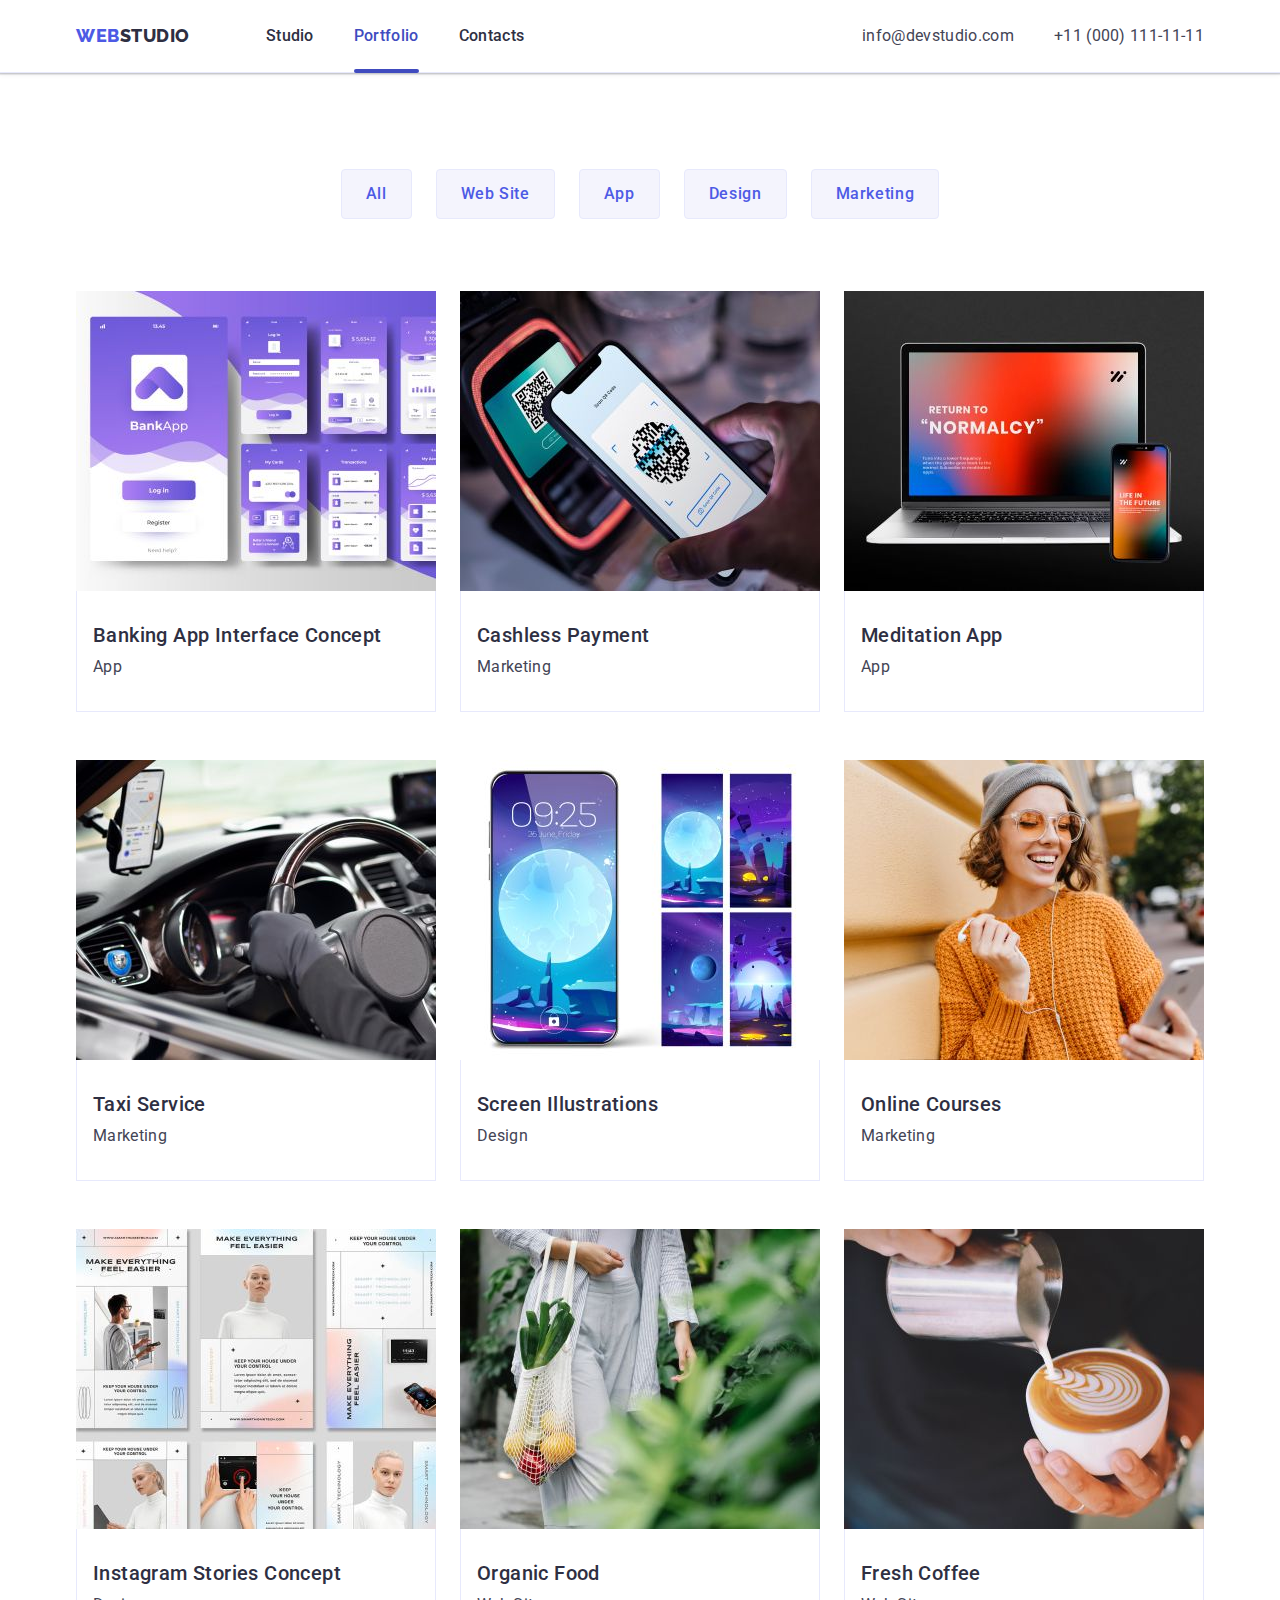
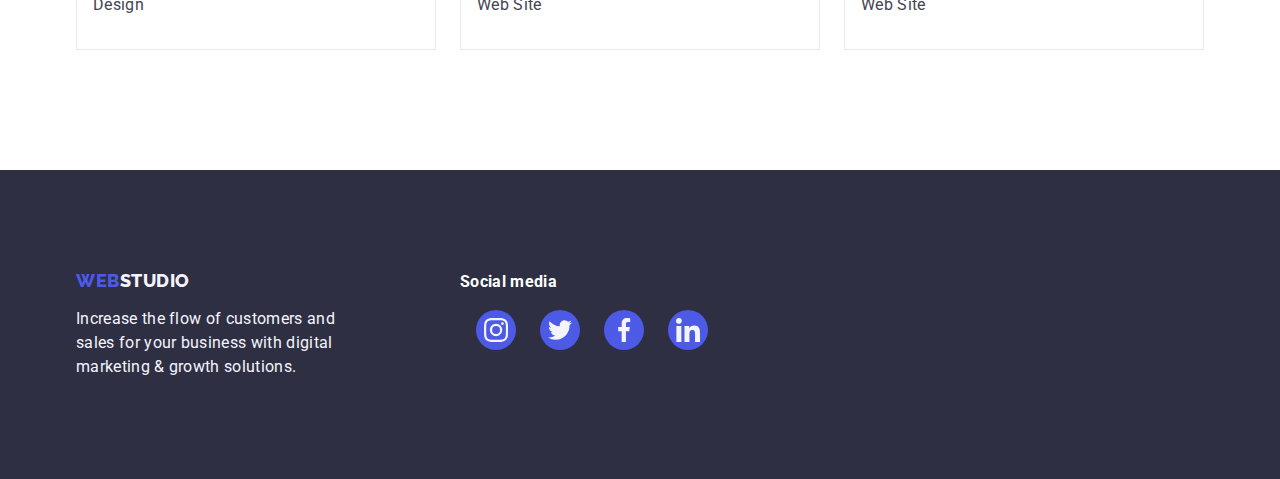
==== commit cbe5b563: "autocheck-fix: fixing main in portfolio section" ====
--- a/portfolio.html
+++ b/portfolio.html
@@ -10,11 +10,11 @@
     <!-- TITLE -->
     <title>WebStudio</title>
     <!-- FAVICON -->
-    <link
+    <!-- <link
       rel="shortcut icon"
       href="./images/icons/site_logo.svg"
       type="image/svg"
-    />
+    /> -->
     <!-- NORMALIZE -->
     <link
       rel="stylesheet"
@@ -163,7 +163,7 @@
             <!-- PROJECT 1 -->
             <li class="projects-list-item card-set-item">
               <a
-                class="project-list-link link"
+                class="projects-list-link link"
                 href="#"
                 aria-label="banking app"
               >
@@ -189,7 +189,7 @@
             <!-- PROJECT 2 -->
             <li class="projects-list-item card-set-item">
               <a
-                class="project-list-link link"
+                class="projects-list-link link"
                 href="#"
                 aria-label="cashless payment app"
               >
@@ -215,7 +215,7 @@
             <!-- PROJECT 3 -->
             <li class="projects-list-item card-set-item">
               <a
-                class="project-list-link link"
+                class="projects-list-link link"
                 href="#"
                 aria-label="meditation app"
               >
@@ -241,7 +241,7 @@
             <!-- PROJECT 4 -->
             <li class="projects-list-item card-set-item">
               <a
-                class="project-list-link link"
+                class="projects-list-link link"
                 href="#"
                 aria-label="marketing taxi"
               >
@@ -267,7 +267,7 @@
             <!-- PROJECT 5 -->
             <li class="projects-list-item card-set-item">
               <a
-                class="project-list-link link"
+                class="projects-list-link link"
                 href="#"
                 aria-label="wallpapers app"
               >
@@ -293,7 +293,7 @@
             <!-- PROJECT 6 -->
             <li class="projects-list-item card-set-item">
               <a
-                class="project-list-link link"
+                class="projects-list-link link"
                 href="#"
                 aria-label="marketing online courses"
               >
@@ -319,7 +319,7 @@
             <!-- PROJECT 7 -->
             <li class="projects-list-item card-set-item">
               <a
-                class="project-list-link link"
+                class="projects-list-link link"
                 href="#"
                 aria-label="design stories for instagram"
               >
@@ -345,7 +345,7 @@
             <!-- PROJECT 8 -->
             <li class="projects-list-item card-set-item">
               <a
-                class="project-list-link link"
+                class="projects-list-link link"
                 href="#"
                 aria-label="organic food web site"
               >
@@ -371,7 +371,7 @@
             <!-- PROJECT 9 -->
             <li class="projects-list-item card-set-item">
               <a
-                class="project-list-link link"
+                class="projects-list-link link"
                 href="#"
                 aria-label="fresh coffee web site"
               >
@@ -430,7 +430,7 @@
                 aria-label="instagram link"
               >
                 <svg class="social-list-icon">
-                  <use href="./images/icons/icons.svg#instagram-icon"></use>
+                  <use href="./images/icons.svg#instagram-icon"></use>
                 </svg>
               </a>
             </li>
@@ -444,7 +444,7 @@
                 aria-label="twitter link"
               >
                 <svg class="social-list-icon">
-                  <use href="./images/icons/icons.svg#twitter-icon"></use>
+                  <use href="./images/icons.svg#twitter-icon"></use>
                 </svg>
               </a>
             </li>
@@ -458,7 +458,7 @@
                 aria-label="facebook link"
               >
                 <svg class="social-list-icon">
-                  <use href="./images/icons/icons.svg#facebook-icon"></use>
+                  <use href="./images/icons.svg#facebook-icon"></use>
                 </svg>
               </a>
             </li>
@@ -472,7 +472,7 @@
                 aria-label="linkedin link"
               >
                 <svg class="social-list-icon">
-                  <use href="./images/icons/icons.svg#linkedin-icon"></use>
+                  <use href="./images/icons.svg#linkedin-icon"></use>
                 </svg>
               </a>
             </li>
--- a/css/styles.css
+++ b/css/styles.css
@@ -271,12 +271,16 @@
 .hero {
   padding: 188px 0;
   max-width: 1440px;
+  margin: 0 auto;
   text-align: center;
   background: linear-gradient(
       var(--hero-background-color),
       var(--hero-background-color)
     ),
     url(../images/hero/hero-bg.jpg) center / cover no-repeat;
+  background-repeat: no-repeat;
+  background-position: center;
+  background-size: cover;
 }
 .hero-title {
   max-width: 496px;
@@ -307,10 +311,7 @@
   border-radius: 4px;
   margin-bottom: 8px;
 }
-.features-list-icon {
-  width: 64px;
-  height: 64px;
-}
+
 /* ------------------------------------------------------------------------------------------------- */
 /* SERVICES */
 .services {
@@ -341,13 +342,18 @@
     0px 1px 6px 0px #2e2f4214;
 }
 .team-list-wrapper {
-  padding: 32px 16px;
+  padding: 32px 0;
 }
 
 .team-list-description {
   text-transform: capitalize;
   margin-bottom: 8px;
 }
+.social-list {
+  padding: 0 16px;
+  justify-content: center;
+}
+
 .social-list-link {
   width: 40px;
   height: 40px;
@@ -360,10 +366,7 @@
 .social-list-link:focus {
   background-color: var(--pressed-state-color);
 }
-.social-list-icon {
-  width: 16px;
-  height: 16px;
-}
+
 /* ------------------------------------------------------------------------------------------------- */
 /* CUSTOMERS */
 .customers-list {
@@ -372,20 +375,20 @@
 .customers-title {
   margin-bottom: 72px;
 }
-.customes-link {
+.customers-link {
   color: var(--subtle-text-color);
   border-radius: 4px;
   border: 1px solid currentColor;
-  padding: 16px 0;
-  transition: color var(--transition-time) var(--transition-timing-function);
-}
-.customes-link:hover,
-.customes-link:focus {
+  height: 88px;
+  transition: color var(--transition-time) var(--transition-timing-function),
+    border-color var(--transition-time) var(--transition-timing-function);
+}
+
+.customers-link:hover,
+.customers-link:focus {
   color: var(--pressed-state-color);
 }
 .customers-icon {
-  width: 104px;
-  height: 56px;
   fill: currentColor;
 }
 /**
@@ -445,16 +448,23 @@
   width: 100%;
   height: 100%;
   background-color: var(--modal-overlay-color);
+  transition: opacity var(--transition-time) var(--transition-timing-function),
+    visibility var(--transition-time) var(--transition-timing-function);
 }
 .backdrop-wrapper {
-  position: relative;
-  min-width: 408px;
+  position: absolute;
+  top: 50%;
+  left: 50%;
+  transform: translate(-50%, -50%);
+  width: 408px;
   min-height: 584px;
   border-radius: 4px;
   background: #fcfcfc;
 
   box-shadow: 0px 2px 1px 0px rgba(0, 0, 0, 0.2),
     0px 1px 3px 0px rgba(0, 0, 0, 0.12), 0px 1px 1px 0px rgba(0, 0, 0, 0.14);
+
+  transition: transform var(--transition-time) var(--transition-timing-function);
 }
 .backdrop-button {
   position: absolute;
@@ -462,21 +472,21 @@
   top: 24px;
   width: 24px;
   height: 24px;
-  border: 1px solid #d0d2e3;
+  border: 1px solid rgba(0, 0, 0, 0.1);
   border-radius: 50%;
   background-color: var(--accent-color);
   cursor: pointer;
   fill: currentColor;
 
-  transition: color var(--transition-time) var(--transition-timing-function),
-    background-color var(--transition-time) var(--transition-timing-function),
-    border-color var(--transition-time) var(--transition-timing-function);
+  transition: border var(--transition-time) var(--transition-timing-function),
+    color var(--transition-time) var(--transition-timing-function),
+    background-color var(--transition-time) var(--transition-timing-function);
 }
 .backdrop-button:hover,
 .backdrop-button:focus {
   color: var(--white-color);
   background-color: var(--pressed-state-color);
-  border-color: transparent;
+  border: none;
 }
 
 /**
@@ -518,8 +528,8 @@
 .filters-button:focus {
   color: var(--white-color);
   border-color: transparent;
-  box-shadow: 0px 2px 2px 0px rgba(0, 0, 0, 0.12),
-    0px 2px 1px 0px rgba(0, 0, 0, 0.08), 0px 3px 1px 0px rgba(0, 0, 0, 0.1);
+  box-shadow: 0px 1px 6px rgba(46, 47, 66, 0.08),
+    0px 1px 1px rgba(46, 47, 66, 0.16), 0px 2px 1px rgba(46, 47, 66, 0.08);
 }
 /* ------------------------------------------------------------------------------------------------- */
 /* PROJECTS */
@@ -561,8 +571,8 @@
   transform: translate(0, 100%);
   transition: transform var(--transition-time) var(--transition-timing-function);
 }
-.projects-list-item:hover .projects-picture-description,
-.projects-list-item:focus .projects-picture-description {
+.projects-list-link:hover .projects-picture-description,
+.projects-list-link:focus .projects-picture-description {
   transform: translate(0, 0);
 }
 /**
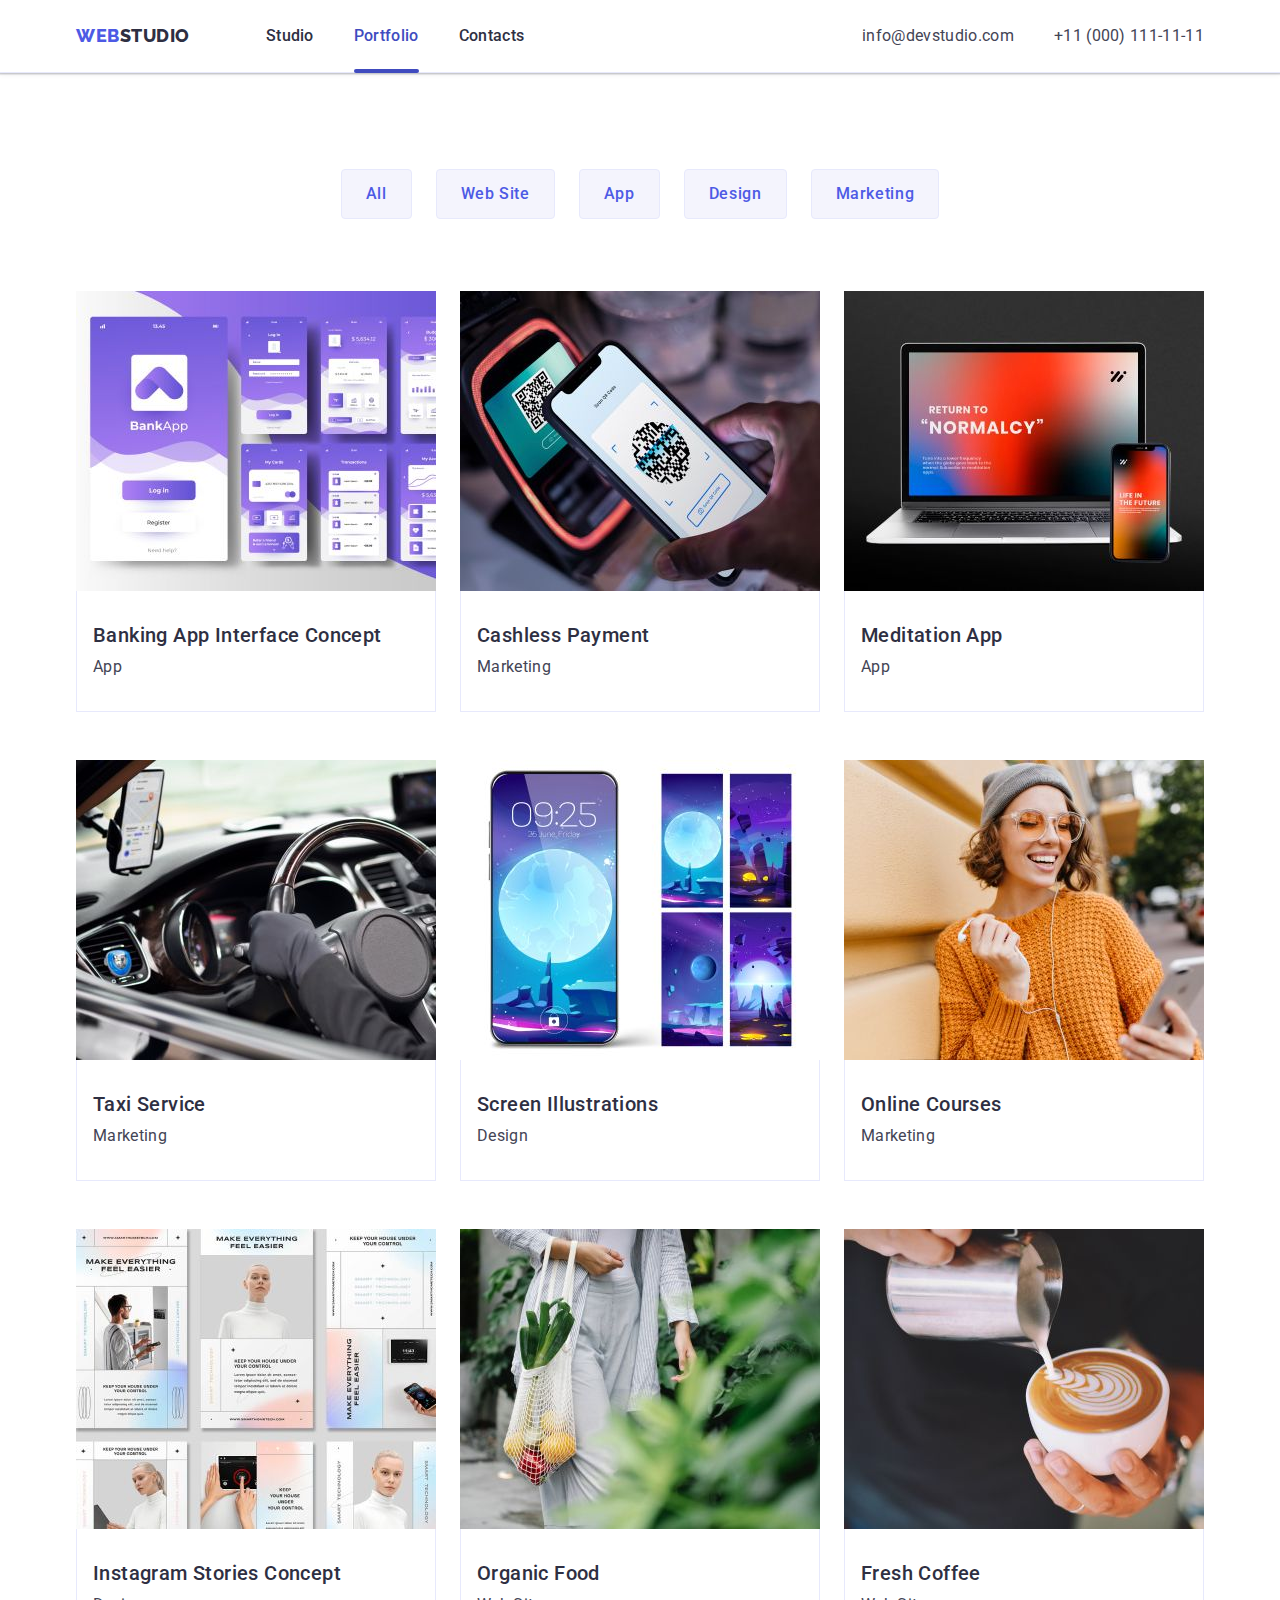
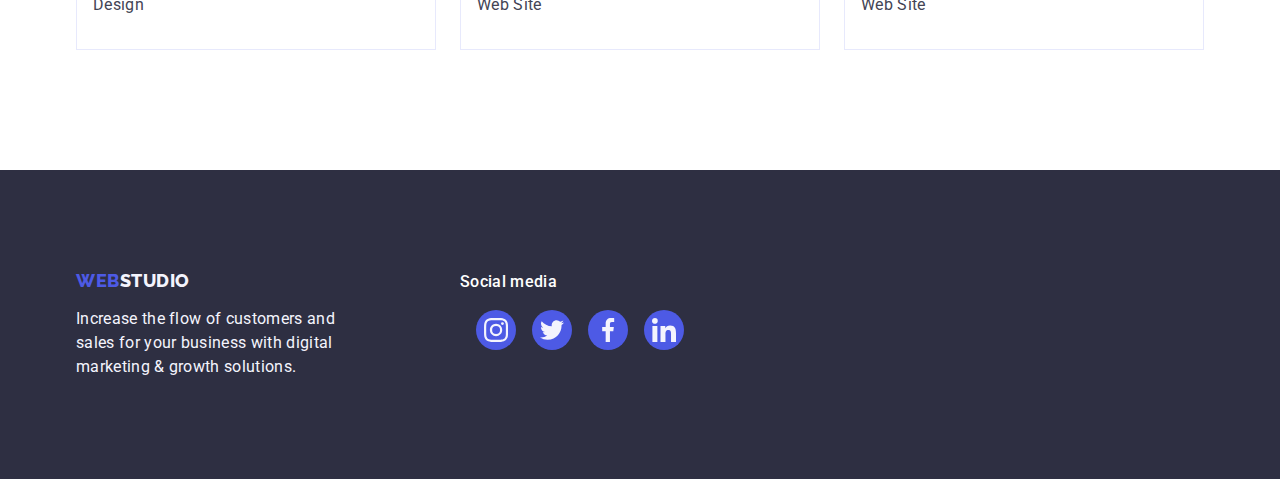
==== commit 63206397: "autocheck-fix: fix footer ver 1.1" ====
--- a/portfolio.html
+++ b/portfolio.html
@@ -405,7 +405,6 @@
     <!-- FOOTER START -->
     <footer class="footer">
       <div class="footer-container container">
-        <h2 class="visually-hidden">Footer</h2>
         <!--LOGO WRAPPER  -->
         <div class="footer-description-wrapper">
           <a class="footer-logo site-logo link" href="./index.html">
@@ -418,8 +417,8 @@
         </div>
         <!-- SOCIALS LINKS -->
         <div class="footer-social-wrapper">
-          <h3 class="footer-subtitle">Social media</h3>
-          <ul class="social-list card-set list">
+          <p class="footer-subtitle">Social media</p>
+          <ul class="footer-social-list social-list card-set list">
             <!-- INSTAGRAM -->
             <li class="social-list-item card-set-item">
               <a
@@ -429,7 +428,7 @@
                 rel="noopener noreferrer"
                 aria-label="instagram link"
               >
-                <svg class="social-list-icon">
+                <svg class="social-list-icon" width="24" height="24">
                   <use href="./images/icons.svg#instagram-icon"></use>
                 </svg>
               </a>
@@ -443,7 +442,7 @@
                 rel="noopener noreferrer"
                 aria-label="twitter link"
               >
-                <svg class="social-list-icon">
+                <svg class="social-list-icon" width="24" height="24">
                   <use href="./images/icons.svg#twitter-icon"></use>
                 </svg>
               </a>
@@ -457,7 +456,7 @@
                 rel="noopener noreferrer"
                 aria-label="facebook link"
               >
-                <svg class="social-list-icon">
+                <svg class="social-list-icon" width="24" height="24">
                   <use href="./images/icons.svg#facebook-icon"></use>
                 </svg>
               </a>
@@ -471,7 +470,7 @@
                 rel="noopener noreferrer"
                 aria-label="linkedin link"
               >
-                <svg class="social-list-icon">
+                <svg class="social-list-icon" width="24" height="24">
                   <use href="./images/icons.svg#linkedin-icon"></use>
                 </svg>
               </a>
--- a/css/styles.css
+++ b/css/styles.css
@@ -407,6 +407,7 @@
 }
 .footer-container {
   display: flex;
+  align-items: baseline;
 }
 .footer-description-wrapper {
   margin-right: 120px;
@@ -419,12 +420,17 @@
   color: var(--light-color);
 }
 .footer-subtitle {
+  margin-bottom: 16px;
+  font-weight: 500;
+  font-size: 16px;
+  letter-spacing: 0.02em;
   color: var(--white-color);
-  margin-bottom: 16px;
-  font-size: 16px;
-}
-.footer .social-list-link:hover,
-.footer .social-list-link:focus {
+}
+.footer-social-list {
+  --indent-col: 16px;
+}
+.footer-social-list .social-list-link:hover,
+.footer-social-list .social-list-link:focus {
   background-color: var(--success-color);
 }
 .footer .social-list-icon {
@@ -476,17 +482,20 @@
   border-radius: 50%;
   background-color: var(--accent-color);
   cursor: pointer;
-  fill: currentColor;
 
   transition: border var(--transition-time) var(--transition-timing-function),
-    color var(--transition-time) var(--transition-timing-function),
-    background-color var(--transition-time) var(--transition-timing-function);
+    /* color var(--transition-time) var(--transition-timing-function), */
+      background-color var(--transition-time) var(--transition-timing-function);
 }
 .backdrop-button:hover,
 .backdrop-button:focus {
   color: var(--white-color);
   background-color: var(--pressed-state-color);
   border: none;
+}
+.backdrop-icon {
+  fill: currentColor;
+  transition: fill var(--transition-time) var(--transition-timing-function);
 }
 
 /**
